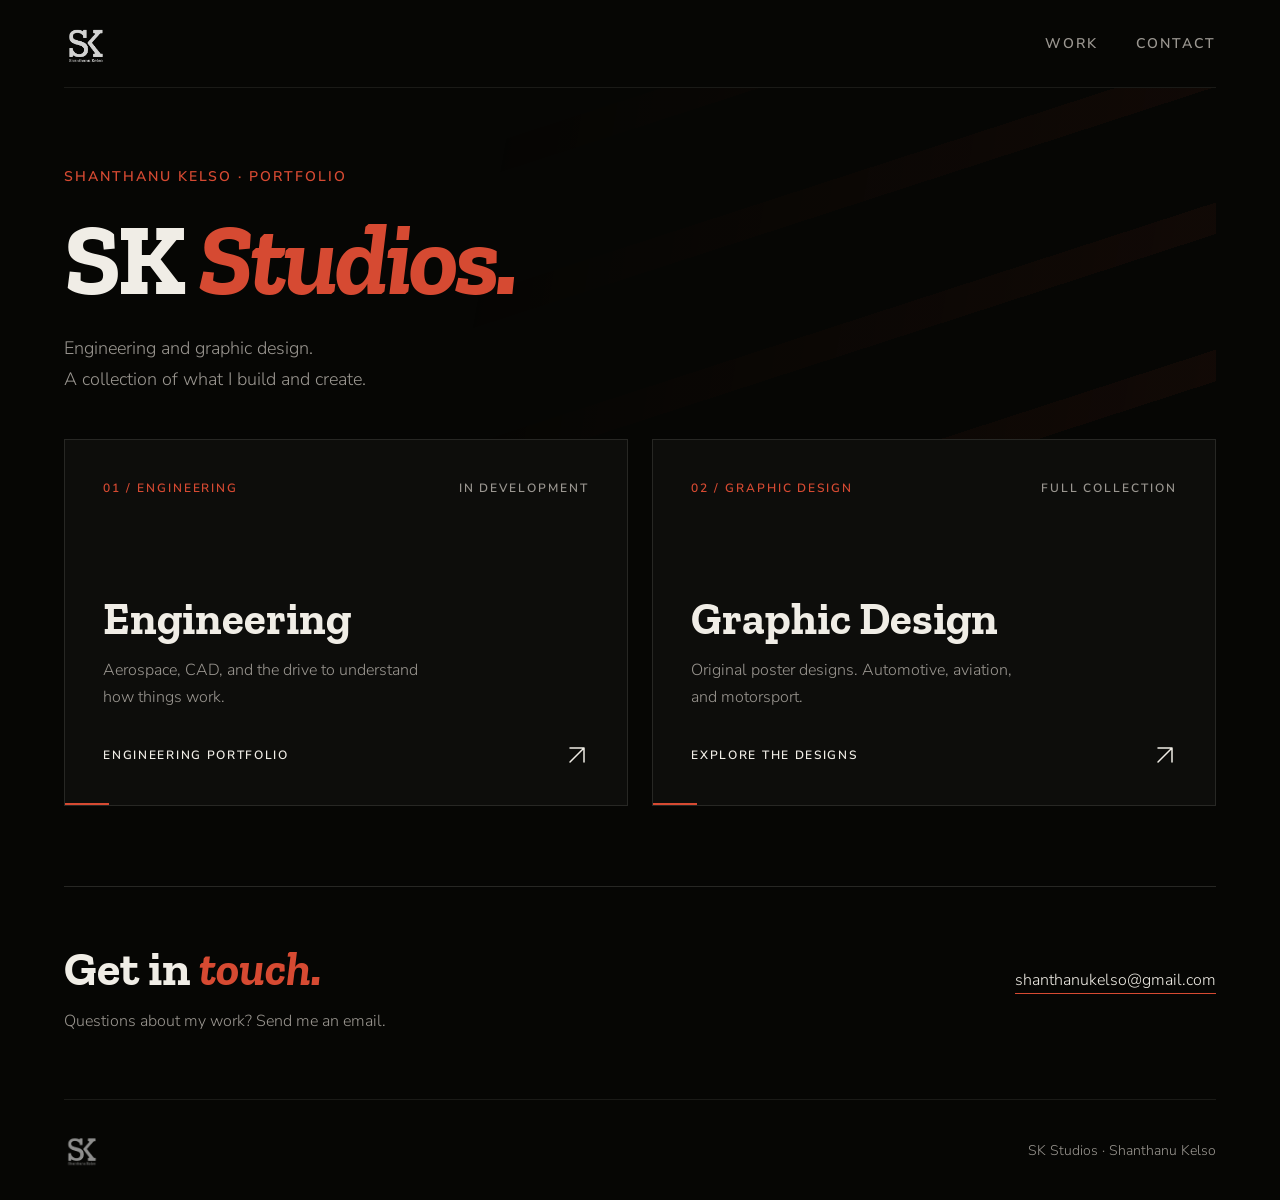
==== index.html @ efd69925 "Replace Unicode UI symbols with consistent monochrome SVG icons" ====
<!DOCTYPE html>
<html lang="en">
<head>
<meta charset="UTF-8">
<meta name="viewport" content="width=device-width, initial-scale=1">
<title>SK Studios — Shanthanu Kelso</title>
<meta name="description" content="Engineering and graphic design by Shanthanu Kelso. Explore the SK Studios portfolio.">
  <link rel="preconnect" href="https://fonts.googleapis.com">
  <link rel="preconnect" href="https://fonts.gstatic.com" crossorigin>
  <link href="https://fonts.googleapis.com/css2?family=Zilla+Slab:ital,wght@0,600;0,700;1,700&family=Nunito+Sans:opsz,wght@6..12,300;6..12,400;6..12,600&display=swap" rel="stylesheet">
<style>
    :root { --orange:#D64A32; --cream:#E7D1C3; --teal:#617F8A; --bg:#060604; --surface:#0d0d0b; --surface2:#131311; --text:#F0EDE6; --muted:#9a9690; --border:#1a1a17; --border2:#272724; --display:'Rockwell','Rockwell Nova','Zilla Slab',Georgia,serif; --body:'Avenir Next','Avenir','Century Gothic','Nunito Sans',sans-serif; }
    *,*::before,*::after { box-sizing:border-box; }
    html { scroll-behavior:smooth; }
    body { margin:0; background:var(--bg); color:var(--text); font:300 16px/1.7 var(--body); }
    a { color:inherit; }
    a:focus-visible { outline:2px solid var(--orange); outline-offset:6px; }
    .skip { position:absolute; left:1rem; top:-100px; z-index:10; background:var(--bg); padding:1rem; }
    .skip:focus { top:1rem; }
    .shell { max-width:1440px; margin:auto; padding-inline:clamp(1.5rem,5vw,5rem); }
    .nav { min-height:88px; display:flex; justify-content:space-between; align-items:center; gap:1rem; border-bottom:1px solid var(--border); }
    .brand { display:inline-flex; align-items:center; }
    .logo { display:block; width:auto; height:44px; filter:brightness(0) invert(1); opacity:.82; }
    .nav-links { display:flex; gap:clamp(1rem,3vw,2.5rem); list-style:none; padding:0; margin:0; flex-wrap:wrap; }
    .nav-links a,.eyebrow,.panel-meta,.panel-link { font-size:.875rem; font-weight:600; letter-spacing:.14em; text-transform:uppercase; }
    .nav-links a { text-decoration:none; color:var(--muted); transition:color .2s; }
    .nav-links a:hover { color:var(--text); }
    .intro { padding-block:clamp(3rem,6vw,6rem) 2.8rem; position:relative; }
    .intro::before { content:''; position:absolute; inset:0; pointer-events:none; background:repeating-linear-gradient(-18deg,transparent 0 55px,rgba(214,74,50,.06) 55px 85px,transparent 85px 140px); mask-image:linear-gradient(100deg,transparent 35%,#000); }
    .intro > * { position:relative; }
    .eyebrow { color:var(--orange); margin:0 0 1.25rem; }
    h1 { font:700 clamp(3.75rem,8vw,7.5rem)/.98 var(--display); letter-spacing:-.035em; margin:0 0 1.5rem; }
    h1 em { font-style:italic; color:var(--orange); }
    .intro-copy { color:var(--muted); max-width:48ch; font-size:1.125rem; margin:0; }
    .portfolios { display:grid; grid-template-columns:repeat(2,minmax(0,1fr)); gap:1.5rem; padding-bottom:5rem; }
    .portfolio { position:relative; overflow:hidden; display:flex; flex-direction:column; min-height:355px; padding:clamp(1.5rem,3vw,2.5rem); border:1px solid var(--border2); background:var(--surface); text-decoration:none; transition:border-color .3s,background .3s; isolation:isolate; }
    .portfolio::after { content:''; position:absolute; bottom:0; left:0; width:44px; height:2px; background:var(--orange); transition:width .4s cubic-bezier(.2,.7,.2,1); }
    .portfolio:hover,.portfolio:focus-visible { border-color:var(--muted); background:var(--surface2); }
    .portfolio:hover::after,.portfolio:focus-visible::after { width:100%; }
    .panel-meta { display:flex; justify-content:space-between; flex-wrap:wrap; gap:.5rem 1rem; color:var(--muted); font-size:.75rem; letter-spacing:.16em; margin:0 0 6rem; }
    .panel-number { color:var(--orange); }
    .portfolio h2 { font:700 clamp(2rem,3.5vw,3.5rem)/1.08 var(--display); margin:0 0 .85rem; }
    .panel-copy { color:var(--muted); margin:0 0 2rem; max-width:34ch; }
    .panel-link { margin-top:auto; display:flex; justify-content:space-between; align-items:center; gap:1rem; font-size:.75rem; }
    .panel-link > svg { font-size:1.5rem; font-weight:300; line-height:1; }
    .icon-band { position:absolute; top:4rem; left:0; right:0; height:78px; pointer-events:none; color:#aaa; }
    .roll-icon { position:absolute; width:66px; height:66px; opacity:0; transition:transform .65s cubic-bezier(.2,.7,.2,1),opacity .4s; }
    .from-left { left:1.8rem; transform:translateX(-115px) rotate(-135deg); }
    .from-right { right:2rem; width:52px; height:52px; top:12px; transform:translateX(115px) rotate(110deg); transition-delay:.06s; }
    .portfolio:hover .roll-icon,.portfolio:focus-visible .roll-icon { opacity:.38; transform:translateX(0) rotate(0); }
    .contact { border-top:1px solid var(--border2); padding-block:3.5rem 4rem; display:flex; align-items:baseline; justify-content:space-between; gap:2rem; flex-wrap:wrap; scroll-margin-top:2rem; }
    .contact h2 { font:700 clamp(2rem,4vw,3rem)/1.1 var(--display); margin:0 0 .75rem; }
    .contact h2 em { color:var(--orange); }
    .contact p { color:var(--muted); margin:0; }
    .contact-email { text-underline-offset:.5em; text-decoration-color:var(--orange); overflow-wrap:anywhere; transition:color .2s; }
    .contact-email:hover { color:var(--orange); }
    footer { padding-block:2rem; border-top:1px solid var(--border); display:flex; align-items:center; justify-content:space-between; gap:1.5rem; color:var(--muted); font-size:.875rem; }
    footer .logo { height:36px; opacity:.55; }
    footer p { margin:0; }
    .engineering-main { min-height:65vh; padding-block:5rem; }
    .engineering-main h1 { font-size:clamp(3rem,8vw,6.5rem); overflow-wrap:anywhere; }
    .engineering-main .intro-copy { margin-bottom:2.5rem; }
    .back-link { text-underline-offset:.5em; text-decoration-color:var(--orange); }
    @media (hover:none) { .roll-icon { opacity:.2; transform:none; } }
    @media (max-width:700px) { .portfolios { grid-template-columns:1fr; gap:1rem; padding-bottom:3rem; } .portfolio { min-height:330px; } .intro { padding-top:3rem; } .nav { min-height:80px; } .nav-links a { font-size:.75rem; letter-spacing:.1em; } footer { align-items:flex-start; } }
    @media (prefers-reduced-motion:reduce) { html { scroll-behavior:auto; } *,*::before,*::after { transition:none!important; animation:none!important; } .roll-icon { opacity:.2; transform:none; } }
</style>
  <link rel="icon" type="image/png" href="images/sk-logo.png">
</head>
<body>
<a class="skip" href="#main">Skip to content</a>
<div class="shell"><header><nav class="nav" aria-label="Main navigation">
  <a class="brand" href="index.html" aria-label="SK Studios home"><img class="logo" src="images/sk-logo.png" alt="SK Studios" width="44" height="44"></a>
  <ul class="nav-links"><li><a href="index.html#work">Work</a></li><li><a href="#contact">Contact</a></li></ul>
</nav></header>
<main id="main">
  <section class="intro" aria-labelledby="intro-title">
    <p class="eyebrow">Shanthanu Kelso · Portfolio</p>
    <h1 id="intro-title">SK <em>Studios.</em></h1>
    <p class="intro-copy">Engineering and graphic design.<br>A collection of what I build and create.</p>
  </section>
  <section class="portfolios" id="work" aria-label="Explore my work">
    <a class="portfolio" href="engineering.html" aria-labelledby="engineering-title" aria-describedby="engineering-status">
      <p class="panel-meta"><span class="panel-number">01 / Engineering</span><span id="engineering-status">In development</span></p>
      <div class="icon-band"><svg class="roll-icon from-left" viewBox="0 0 24 24" fill="none" stroke="currentColor" stroke-width="1" stroke-linecap="round" stroke-linejoin="round" aria-hidden="true" focusable="false"><path d="m9 3 1-2h4l1 2 2 1 2-1 2 3-1 2v3l1 2-2 3-2-1-2 1-1 2h-4l-1-2-2-1-2 1-2-3 1-2V8L2 6l2-3 2 1Z"/><circle cx="11.5" cy="9.5" r="3"/></svg><svg class="roll-icon from-right" viewBox="0 0 24 24" fill="none" stroke="currentColor" stroke-width="1" stroke-linecap="round" stroke-linejoin="round" aria-hidden="true" focusable="false"><path d="m3 16 13-13 5 5L8 21Z M13 6l2 2 M10 9l2 2 M7 12l2 2 M4 15l2 2"/></svg></div>
      <h2 id="engineering-title">Engineering</h2>
      <p class="panel-copy">Aerospace, CAD, and the drive to understand how things work.</p>
      <span class="panel-link"><span>Engineering portfolio</span><svg xmlns="http://www.w3.org/2000/svg" width="1.5rem" height="1.5rem" viewBox="0 0 24 24" fill="none" stroke="currentColor" stroke-width="1.5" stroke-linecap="round" stroke-linejoin="round" aria-hidden="true" focusable="false" style="vertical-align:-.125em;flex-shrink:0"><path d="M5 19 19 5M5 5h14v14"/></svg></span>
    </a>
    <a class="portfolio" href="design.html" aria-labelledby="design-title">
      <p class="panel-meta"><span class="panel-number">02 / Graphic design</span><span>Full collection</span></p>
      <div class="icon-band"><svg class="roll-icon from-left" viewBox="0 0 24 24" fill="none" stroke="currentColor" stroke-width="1" stroke-linecap="round" stroke-linejoin="round" aria-hidden="true" focusable="false"><path d="M12 3a9 9 0 1 0 0 18h1a2 2 0 0 0 1-3.7 1.6 1.6 0 0 1 1-2.8h2a4 4 0 0 0 4-4C21 6 17 3 12 3Z"/><circle cx="7" cy="10" r=".8"/><circle cx="10" cy="6.8" r=".8"/><circle cx="15" cy="7" r=".8"/><circle cx="17.5" cy="10.5" r=".8"/></svg><svg class="roll-icon from-right" viewBox="0 0 24 24" fill="none" stroke="currentColor" stroke-width="1" stroke-linecap="round" stroke-linejoin="round" aria-hidden="true" focusable="false"><path d="m10 14 9-11a1.5 1.5 0 0 1 2 2L10 16M9 14c-3-1-5 1-5 4 0 1-1 2-2 2 6 2 10-1 7-6Z"/></svg></div>
      <h2 id="design-title">Graphic Design</h2>
      <p class="panel-copy">Original poster designs. Automotive, aviation, and motorsport.</p>
      <span class="panel-link"><span>Explore the designs</span><svg xmlns="http://www.w3.org/2000/svg" width="1.5rem" height="1.5rem" viewBox="0 0 24 24" fill="none" stroke="currentColor" stroke-width="1.5" stroke-linecap="round" stroke-linejoin="round" aria-hidden="true" focusable="false" style="vertical-align:-.125em;flex-shrink:0"><path d="M5 19 19 5M5 5h14v14"/></svg></span>
    </a>
  </section>
</main>
<script>
// Preserve existing bookmarked gallery links after moving the collection.
function routeLegacyGallery() {
  if (location.hash === '#gallery') location.replace('design.html#gallery');
  if (location.hash === '#request') location.replace('#contact');
}
routeLegacyGallery();
window.addEventListener('hashchange', routeLegacyGallery);
</script>
<section class="contact" id="contact" aria-labelledby="contact-title">
  <div><h2 id="contact-title">Get in <em>touch.</em></h2><p>Questions about my work? Send me an email.</p></div>
  <a class="contact-email" href="mailto:shanthanukelso@gmail.com">shanthanukelso@gmail.com</a>
</section>
<footer><a class="brand" href="index.html" aria-label="SK Studios home"><img class="logo" src="images/sk-logo.png" alt="SK Studios" width="36" height="36"></a><p>SK Studios · Shanthanu Kelso</p></footer>
</div></body></html>
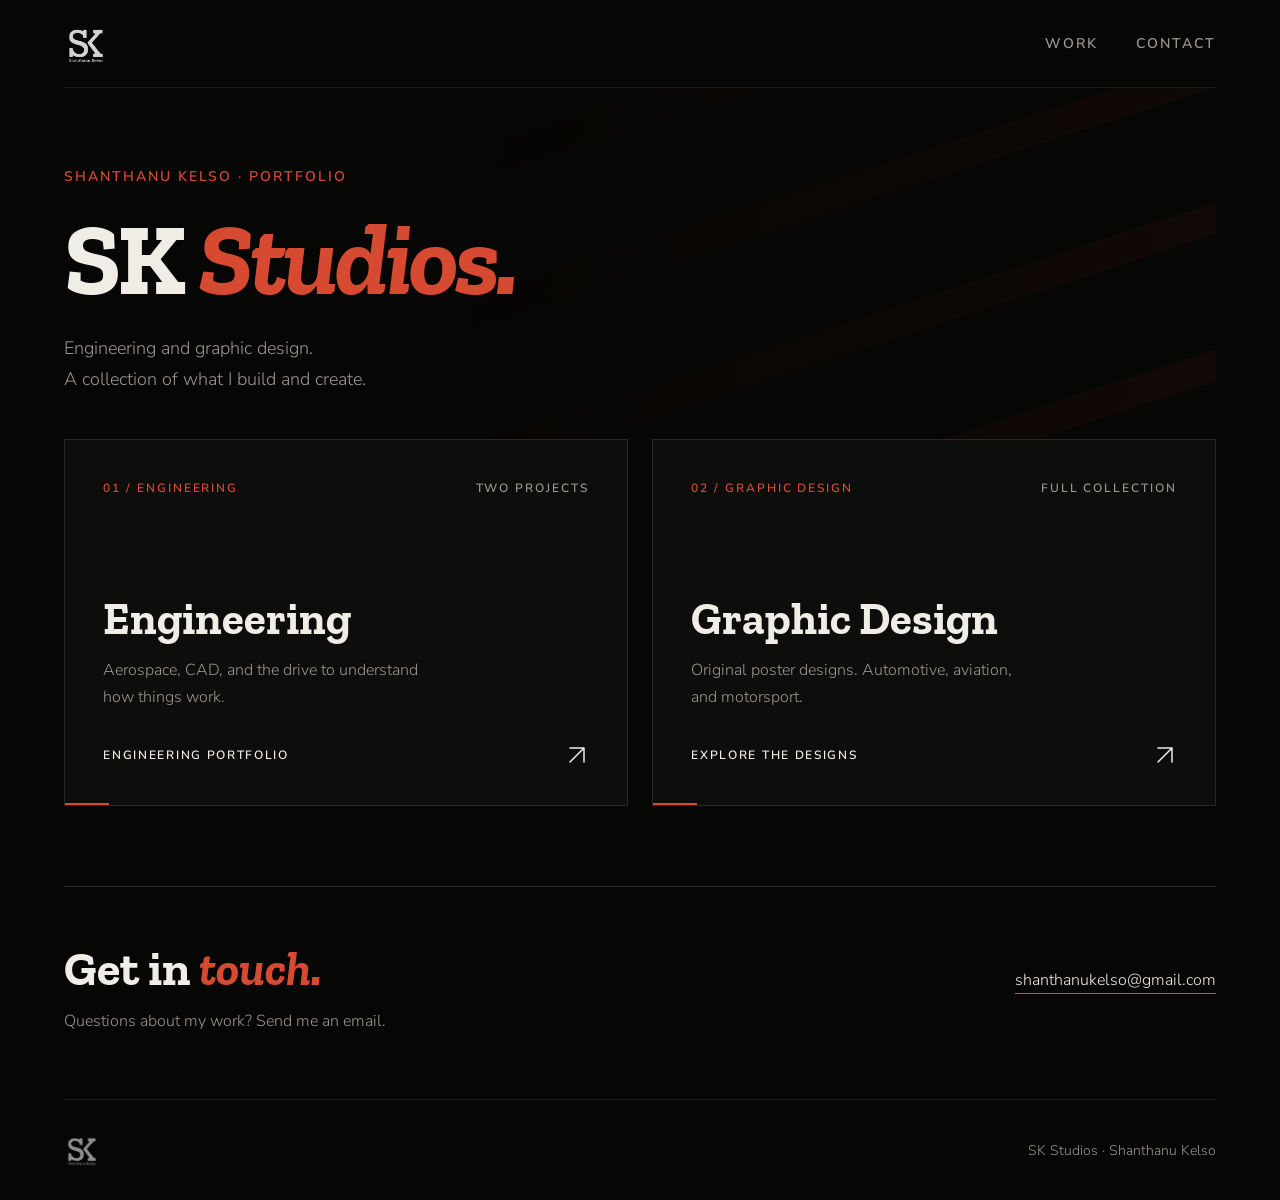
==== commit 414e780f: "Add engineering project gallery, interactive fighter model, and RC plane photos" ====
--- a/index.html
+++ b/index.html
@@ -46,7 +46,7 @@
     .icon-band { position:absolute; top:4rem; left:0; right:0; height:78px; pointer-events:none; color:#aaa; }
     .roll-icon { position:absolute; width:66px; height:66px; opacity:0; transition:transform .65s cubic-bezier(.2,.7,.2,1),opacity .4s; }
     .from-left { left:1.8rem; transform:translateX(-115px) rotate(-135deg); }
-    .from-right { right:2rem; width:52px; height:52px; top:12px; transform:translateX(115px) rotate(110deg); transition-delay:.06s; }
+    .from-right { right:2rem; top:0; transform:translateX(115px) rotate(110deg); transition-delay:.06s; }
     .portfolio:hover .roll-icon,.portfolio:focus-visible .roll-icon { opacity:.38; transform:translateX(0) rotate(0); }
     .contact { border-top:1px solid var(--border2); padding-block:3.5rem 4rem; display:flex; align-items:baseline; justify-content:space-between; gap:2rem; flex-wrap:wrap; scroll-margin-top:2rem; }
     .contact h2 { font:700 clamp(2rem,4vw,3rem)/1.1 var(--display); margin:0 0 .75rem; }
@@ -81,15 +81,15 @@
   </section>
   <section class="portfolios" id="work" aria-label="Explore my work">
     <a class="portfolio" href="engineering.html" aria-labelledby="engineering-title" aria-describedby="engineering-status">
-      <p class="panel-meta"><span class="panel-number">01 / Engineering</span><span id="engineering-status">In development</span></p>
-      <div class="icon-band"><svg class="roll-icon from-left" viewBox="0 0 24 24" fill="none" stroke="currentColor" stroke-width="1" stroke-linecap="round" stroke-linejoin="round" aria-hidden="true" focusable="false"><path d="m9 3 1-2h4l1 2 2 1 2-1 2 3-1 2v3l1 2-2 3-2-1-2 1-1 2h-4l-1-2-2-1-2 1-2-3 1-2V8L2 6l2-3 2 1Z"/><circle cx="11.5" cy="9.5" r="3"/></svg><svg class="roll-icon from-right" viewBox="0 0 24 24" fill="none" stroke="currentColor" stroke-width="1" stroke-linecap="round" stroke-linejoin="round" aria-hidden="true" focusable="false"><path d="m3 16 13-13 5 5L8 21Z M13 6l2 2 M10 9l2 2 M7 12l2 2 M4 15l2 2"/></svg></div>
+      <p class="panel-meta"><span class="panel-number">01 / Engineering</span><span id="engineering-status">Two projects</span></p>
+      <div class="icon-band"><svg class="roll-icon from-left" viewBox="0 0 24 24" fill="none" stroke="currentColor" stroke-width="1.25" stroke-linecap="round" stroke-linejoin="round" aria-hidden="true" focusable="false"><path d="M9.206 5.256 L10.482 4.860 L10.514 2.617 L13.486 2.617 L13.518 4.860 L14.794 5.256 L15.976 5.878 L17.584 4.314 L19.686 6.416 L18.122 8.024 L18.744 9.206 L19.140 10.482 L21.383 10.514 L21.383 13.486 L19.140 13.518 L18.744 14.794 L18.122 15.976 L19.686 17.584 L17.584 19.686 L15.976 18.122 L14.794 18.744 L13.518 19.140 L13.486 21.383 L10.514 21.383 L10.482 19.140 L9.206 18.744 L8.024 18.122 L6.416 19.686 L4.314 17.584 L5.878 15.976 L5.256 14.794 L4.860 13.518 L2.617 13.486 L2.617 10.514 L4.860 10.482 L5.256 9.206 L5.878 8.024 L4.314 6.416 L6.416 4.314 L8.024 5.878Z"/><circle cx="12" cy="12" r="3.25"/></svg><svg class="roll-icon from-right" viewBox="0 0 24 24" fill="none" stroke="currentColor" stroke-width="1.25" stroke-linecap="round" stroke-linejoin="round" aria-hidden="true" focusable="false"><g transform="rotate(-45 12 12)"><rect x="2.5" y="8.5" width="19" height="7"/><path d="M6 8.5v3M10 8.5v2M14 8.5v3M18 8.5v2"/></g></svg></div>
       <h2 id="engineering-title">Engineering</h2>
       <p class="panel-copy">Aerospace, CAD, and the drive to understand how things work.</p>
       <span class="panel-link"><span>Engineering portfolio</span><svg xmlns="http://www.w3.org/2000/svg" width="1.5rem" height="1.5rem" viewBox="0 0 24 24" fill="none" stroke="currentColor" stroke-width="1.5" stroke-linecap="round" stroke-linejoin="round" aria-hidden="true" focusable="false" style="vertical-align:-.125em;flex-shrink:0"><path d="M5 19 19 5M5 5h14v14"/></svg></span>
     </a>
     <a class="portfolio" href="design.html" aria-labelledby="design-title">
       <p class="panel-meta"><span class="panel-number">02 / Graphic design</span><span>Full collection</span></p>
-      <div class="icon-band"><svg class="roll-icon from-left" viewBox="0 0 24 24" fill="none" stroke="currentColor" stroke-width="1" stroke-linecap="round" stroke-linejoin="round" aria-hidden="true" focusable="false"><path d="M12 3a9 9 0 1 0 0 18h1a2 2 0 0 0 1-3.7 1.6 1.6 0 0 1 1-2.8h2a4 4 0 0 0 4-4C21 6 17 3 12 3Z"/><circle cx="7" cy="10" r=".8"/><circle cx="10" cy="6.8" r=".8"/><circle cx="15" cy="7" r=".8"/><circle cx="17.5" cy="10.5" r=".8"/></svg><svg class="roll-icon from-right" viewBox="0 0 24 24" fill="none" stroke="currentColor" stroke-width="1" stroke-linecap="round" stroke-linejoin="round" aria-hidden="true" focusable="false"><path d="m10 14 9-11a1.5 1.5 0 0 1 2 2L10 16M9 14c-3-1-5 1-5 4 0 1-1 2-2 2 6 2 10-1 7-6Z"/></svg></div>
+      <div class="icon-band"><svg class="roll-icon from-left" viewBox="0 0 24 24" fill="none" stroke="currentColor" stroke-width="1.25" stroke-linecap="round" stroke-linejoin="round" aria-hidden="true" focusable="false"><path d="M12 3a9 9 0 1 0 0 18h1.2a2.1 2.1 0 0 0 1.5-3.6 1.8 1.8 0 0 1 1.3-3.1h1.8a3.2 3.2 0 0 0 3.2-3.2C21 6.6 17 3 12 3Z"/><circle cx="7" cy="11" r="1"/><circle cx="10" cy="7" r="1"/><circle cx="15" cy="7.5" r="1"/></svg><svg class="roll-icon from-right" viewBox="0 0 24 24" fill="none" stroke="currentColor" stroke-width="1.25" stroke-linecap="round" stroke-linejoin="round" aria-hidden="true" focusable="false"><g transform="rotate(40 12 12)"><path d="M10.5 12V4.5a1.5 1.5 0 0 1 3 0V12M10 12h4v3h-4zM10 15c-2 1-2 3-1 6h3c3 0 4-3 2-6M11.5 18v3"/></g></svg></div>
       <h2 id="design-title">Graphic Design</h2>
       <p class="panel-copy">Original poster designs. Automotive, aviation, and motorsport.</p>
       <span class="panel-link"><span>Explore the designs</span><svg xmlns="http://www.w3.org/2000/svg" width="1.5rem" height="1.5rem" viewBox="0 0 24 24" fill="none" stroke="currentColor" stroke-width="1.5" stroke-linecap="round" stroke-linejoin="round" aria-hidden="true" focusable="false" style="vertical-align:-.125em;flex-shrink:0"><path d="M5 19 19 5M5 5h14v14"/></svg></span>
@@ -110,4 +110,4 @@
   <a class="contact-email" href="mailto:shanthanukelso@gmail.com">shanthanukelso@gmail.com</a>
 </section>
 <footer><a class="brand" href="index.html" aria-label="SK Studios home"><img class="logo" src="images/sk-logo.png" alt="SK Studios" width="36" height="36"></a><p>SK Studios · Shanthanu Kelso</p></footer>
-</div></body></html>+</div></body></html>
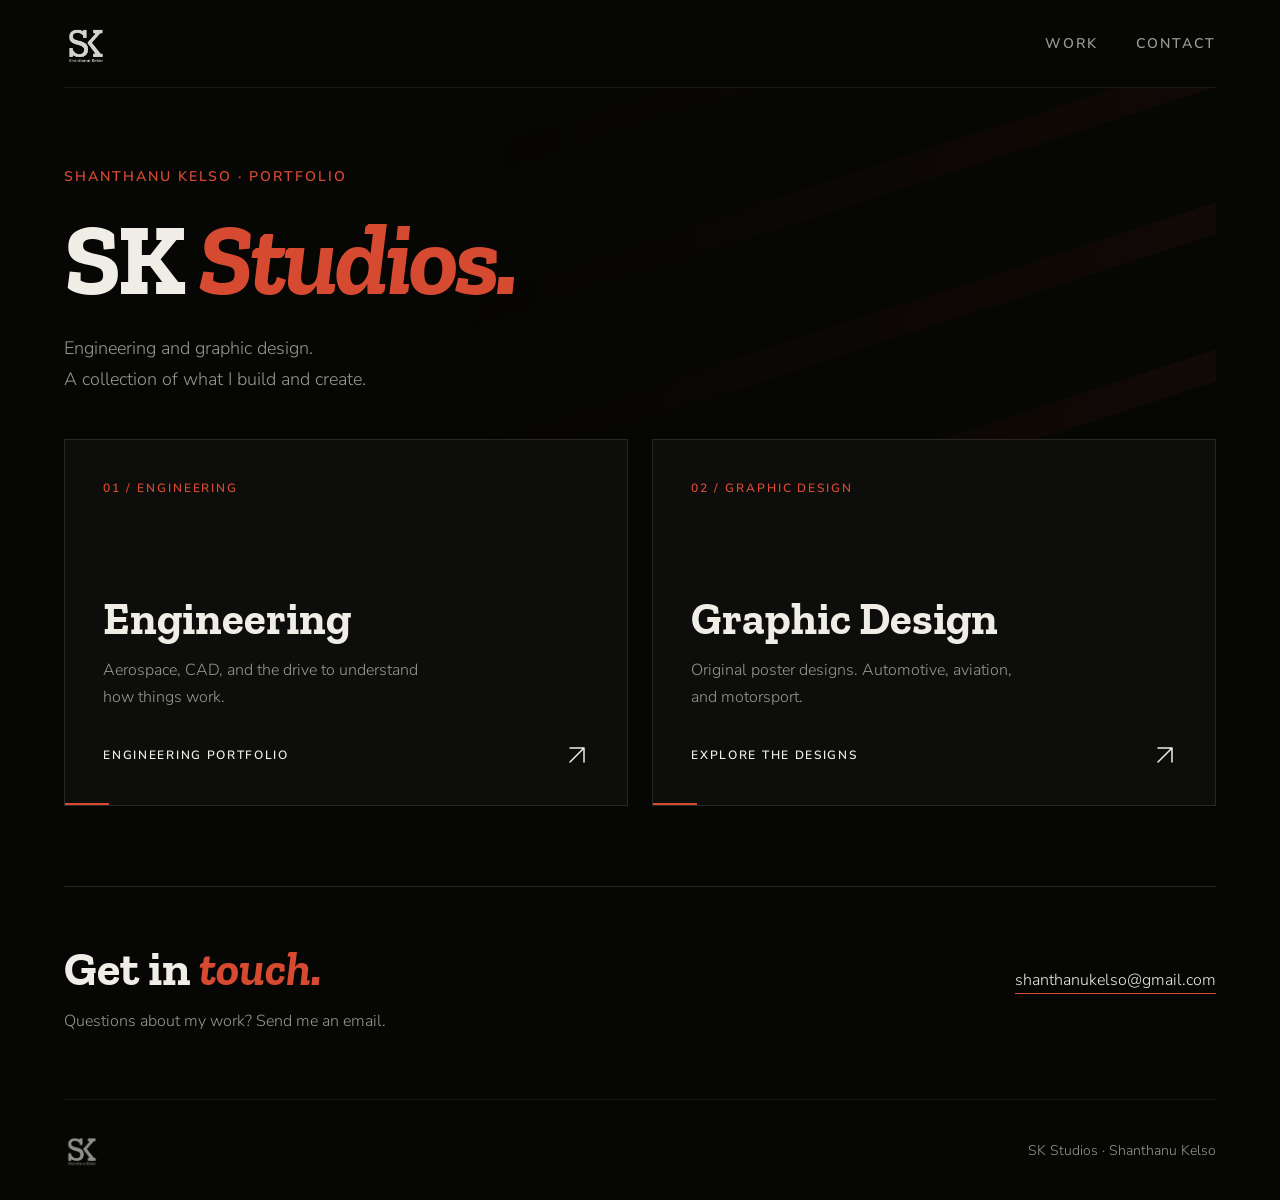
==== commit 5690f50e: "Remove hub tags and show fighter from front on lighter model stage" ====
--- a/index.html
+++ b/index.html
@@ -80,15 +80,15 @@
     <p class="intro-copy">Engineering and graphic design.<br>A collection of what I build and create.</p>
   </section>
   <section class="portfolios" id="work" aria-label="Explore my work">
-    <a class="portfolio" href="engineering.html" aria-labelledby="engineering-title" aria-describedby="engineering-status">
-      <p class="panel-meta"><span class="panel-number">01 / Engineering</span><span id="engineering-status">Two projects</span></p>
+    <a class="portfolio" href="engineering.html" aria-labelledby="engineering-title">
+      <p class="panel-meta"><span class="panel-number">01 / Engineering</span></p>
       <div class="icon-band"><svg class="roll-icon from-left" viewBox="0 0 24 24" fill="none" stroke="currentColor" stroke-width="1.25" stroke-linecap="round" stroke-linejoin="round" aria-hidden="true" focusable="false"><path d="M9.206 5.256 L10.482 4.860 L10.514 2.617 L13.486 2.617 L13.518 4.860 L14.794 5.256 L15.976 5.878 L17.584 4.314 L19.686 6.416 L18.122 8.024 L18.744 9.206 L19.140 10.482 L21.383 10.514 L21.383 13.486 L19.140 13.518 L18.744 14.794 L18.122 15.976 L19.686 17.584 L17.584 19.686 L15.976 18.122 L14.794 18.744 L13.518 19.140 L13.486 21.383 L10.514 21.383 L10.482 19.140 L9.206 18.744 L8.024 18.122 L6.416 19.686 L4.314 17.584 L5.878 15.976 L5.256 14.794 L4.860 13.518 L2.617 13.486 L2.617 10.514 L4.860 10.482 L5.256 9.206 L5.878 8.024 L4.314 6.416 L6.416 4.314 L8.024 5.878Z"/><circle cx="12" cy="12" r="3.25"/></svg><svg class="roll-icon from-right" viewBox="0 0 24 24" fill="none" stroke="currentColor" stroke-width="1.25" stroke-linecap="round" stroke-linejoin="round" aria-hidden="true" focusable="false"><g transform="rotate(-45 12 12)"><rect x="2.5" y="8.5" width="19" height="7"/><path d="M6 8.5v3M10 8.5v2M14 8.5v3M18 8.5v2"/></g></svg></div>
       <h2 id="engineering-title">Engineering</h2>
       <p class="panel-copy">Aerospace, CAD, and the drive to understand how things work.</p>
       <span class="panel-link"><span>Engineering portfolio</span><svg xmlns="http://www.w3.org/2000/svg" width="1.5rem" height="1.5rem" viewBox="0 0 24 24" fill="none" stroke="currentColor" stroke-width="1.5" stroke-linecap="round" stroke-linejoin="round" aria-hidden="true" focusable="false" style="vertical-align:-.125em;flex-shrink:0"><path d="M5 19 19 5M5 5h14v14"/></svg></span>
     </a>
     <a class="portfolio" href="design.html" aria-labelledby="design-title">
-      <p class="panel-meta"><span class="panel-number">02 / Graphic design</span><span>Full collection</span></p>
+      <p class="panel-meta"><span class="panel-number">02 / Graphic design</span></p>
       <div class="icon-band"><svg class="roll-icon from-left" viewBox="0 0 24 24" fill="none" stroke="currentColor" stroke-width="1.25" stroke-linecap="round" stroke-linejoin="round" aria-hidden="true" focusable="false"><path d="M12 3a9 9 0 1 0 0 18h1.2a2.1 2.1 0 0 0 1.5-3.6 1.8 1.8 0 0 1 1.3-3.1h1.8a3.2 3.2 0 0 0 3.2-3.2C21 6.6 17 3 12 3Z"/><circle cx="7" cy="11" r="1"/><circle cx="10" cy="7" r="1"/><circle cx="15" cy="7.5" r="1"/></svg><svg class="roll-icon from-right" viewBox="0 0 24 24" fill="none" stroke="currentColor" stroke-width="1.25" stroke-linecap="round" stroke-linejoin="round" aria-hidden="true" focusable="false"><g transform="rotate(40 12 12)"><path d="M10.5 12V4.5a1.5 1.5 0 0 1 3 0V12M10 12h4v3h-4zM10 15c-2 1-2 3-1 6h3c3 0 4-3 2-6M11.5 18v3"/></g></svg></div>
       <h2 id="design-title">Graphic Design</h2>
       <p class="panel-copy">Original poster designs. Automotive, aviation, and motorsport.</p>
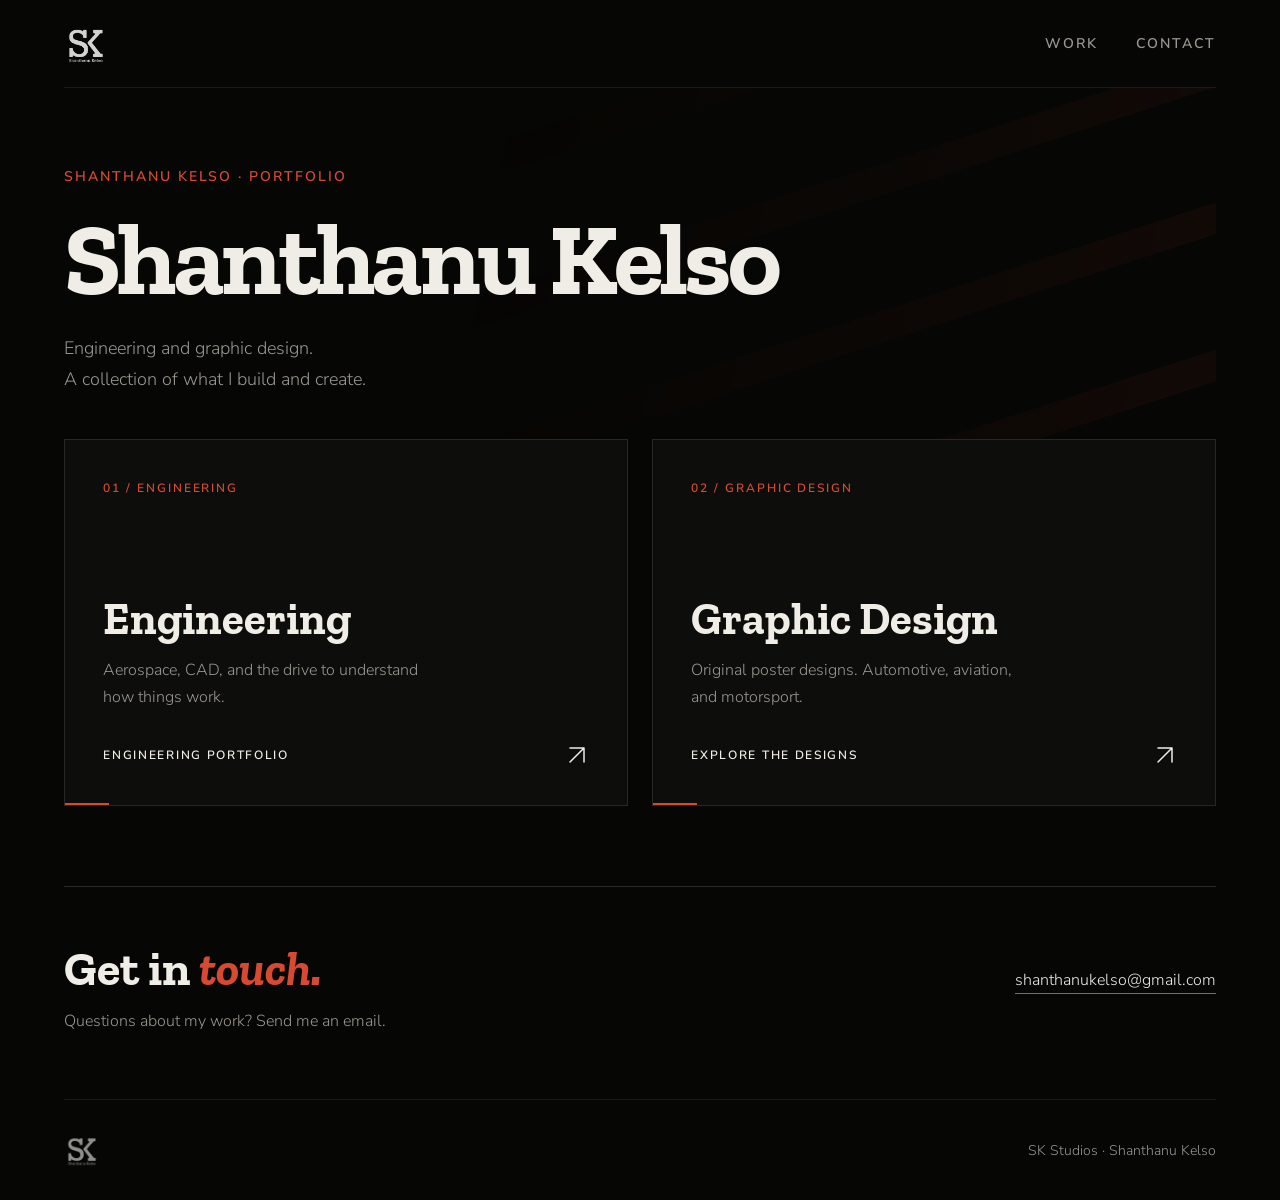
==== commit a74b6b85: "Update landing heading and graphic design introduction" ====
--- a/index.html
+++ b/index.html
@@ -64,6 +64,7 @@
     @media (hover:none) { .roll-icon { opacity:.2; transform:none; } }
     @media (max-width:700px) { .portfolios { grid-template-columns:1fr; gap:1rem; padding-bottom:3rem; } .portfolio { min-height:330px; } .intro { padding-top:3rem; } .nav { min-height:80px; } .nav-links a { font-size:.75rem; letter-spacing:.1em; } footer { align-items:flex-start; } }
     @media (prefers-reduced-motion:reduce) { html { scroll-behavior:auto; } *,*::before,*::after { transition:none!important; animation:none!important; } .roll-icon { opacity:.2; transform:none; } }
+    #intro-title { font-size:clamp(2.75rem,8vw,7.5rem); font-style:normal; color:var(--text); }
 </style>
   <link rel="icon" type="image/png" href="images/sk-logo.png">
 </head>
@@ -76,7 +77,7 @@
 <main id="main">
   <section class="intro" aria-labelledby="intro-title">
     <p class="eyebrow">Shanthanu Kelso · Portfolio</p>
-    <h1 id="intro-title">SK <em>Studios.</em></h1>
+    <h1 id="intro-title">Shanthanu Kelso</h1>
     <p class="intro-copy">Engineering and graphic design.<br>A collection of what I build and create.</p>
   </section>
   <section class="portfolios" id="work" aria-label="Explore my work">
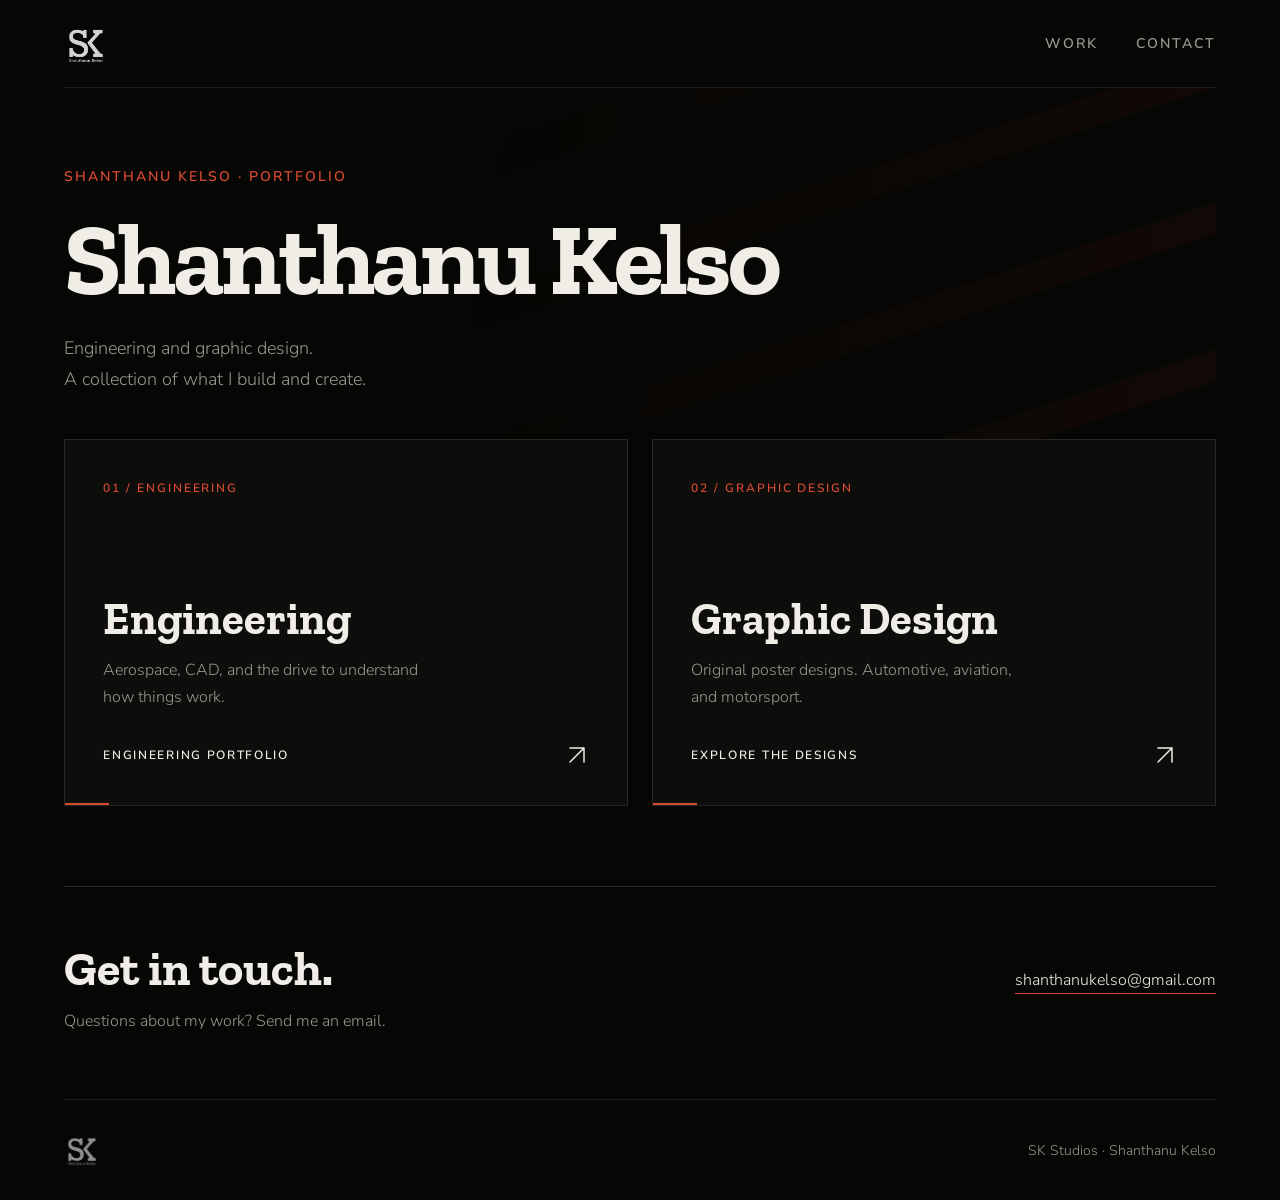
==== commit eb158b64: "Use consistent off-white upright headings across portfolio" ====
--- a/index.html
+++ b/index.html
@@ -30,7 +30,7 @@
     .intro > * { position:relative; }
     .eyebrow { color:var(--orange); margin:0 0 1.25rem; }
     h1 { font:700 clamp(3.75rem,8vw,7.5rem)/.98 var(--display); letter-spacing:-.035em; margin:0 0 1.5rem; }
-    h1 em { font-style:italic; color:var(--orange); }
+
     .intro-copy { color:var(--muted); max-width:48ch; font-size:1.125rem; margin:0; }
     .portfolios { display:grid; grid-template-columns:repeat(2,minmax(0,1fr)); gap:1.5rem; padding-bottom:5rem; }
     .portfolio { position:relative; overflow:hidden; display:flex; flex-direction:column; min-height:355px; padding:clamp(1.5rem,3vw,2.5rem); border:1px solid var(--border2); background:var(--surface); text-decoration:none; transition:border-color .3s,background .3s; isolation:isolate; }
@@ -50,7 +50,7 @@
     .portfolio:hover .roll-icon,.portfolio:focus-visible .roll-icon { opacity:.38; transform:translateX(0) rotate(0); }
     .contact { border-top:1px solid var(--border2); padding-block:3.5rem 4rem; display:flex; align-items:baseline; justify-content:space-between; gap:2rem; flex-wrap:wrap; scroll-margin-top:2rem; }
     .contact h2 { font:700 clamp(2rem,4vw,3rem)/1.1 var(--display); margin:0 0 .75rem; }
-    .contact h2 em { color:var(--orange); }
+
     .contact p { color:var(--muted); margin:0; }
     .contact-email { text-underline-offset:.5em; text-decoration-color:var(--orange); overflow-wrap:anywhere; transition:color .2s; }
     .contact-email:hover { color:var(--orange); }
@@ -65,6 +65,8 @@
     @media (max-width:700px) { .portfolios { grid-template-columns:1fr; gap:1rem; padding-bottom:3rem; } .portfolio { min-height:330px; } .intro { padding-top:3rem; } .nav { min-height:80px; } .nav-links a { font-size:.75rem; letter-spacing:.1em; } footer { align-items:flex-start; } }
     @media (prefers-reduced-motion:reduce) { html { scroll-behavior:auto; } *,*::before,*::after { transition:none!important; animation:none!important; } .roll-icon { opacity:.2; transform:none; } }
     #intro-title { font-size:clamp(2.75rem,8vw,7.5rem); font-style:normal; color:var(--text); }
+
+    h1, h2, h3, h4, h5, h6 { color:var(--text); font-style:normal; }
 </style>
   <link rel="icon" type="image/png" href="images/sk-logo.png">
 </head>
@@ -107,7 +109,7 @@
 window.addEventListener('hashchange', routeLegacyGallery);
 </script>
 <section class="contact" id="contact" aria-labelledby="contact-title">
-  <div><h2 id="contact-title">Get in <em>touch.</em></h2><p>Questions about my work? Send me an email.</p></div>
+  <div><h2 id="contact-title">Get in touch.</h2><p>Questions about my work? Send me an email.</p></div>
   <a class="contact-email" href="mailto:shanthanukelso@gmail.com">shanthanukelso@gmail.com</a>
 </section>
 <footer><a class="brand" href="index.html" aria-label="SK Studios home"><img class="logo" src="images/sk-logo.png" alt="SK Studios" width="36" height="36"></a><p>SK Studios · Shanthanu Kelso</p></footer>
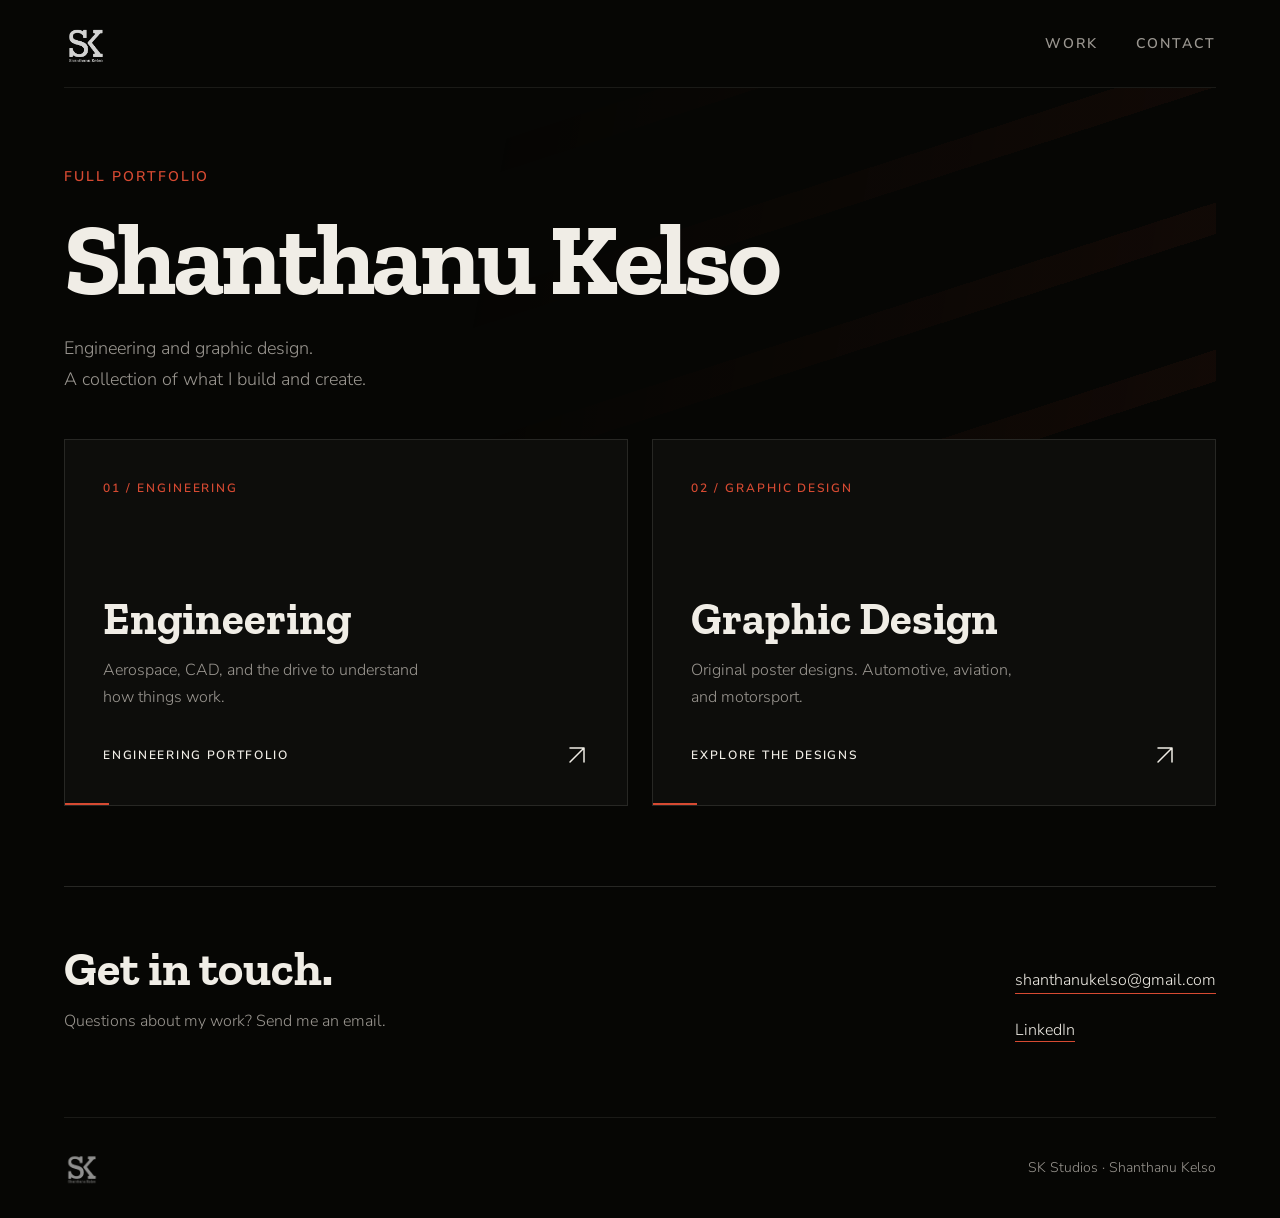
==== commit 55a92e27: "Add LinkedIn links, responsive layout fixes, and fighter grid background" ====
--- a/index.html
+++ b/index.html
@@ -69,6 +69,7 @@
     h1, h2, h3, h4, h5, h6 { color:var(--text); font-style:normal; }
 </style>
   <link rel="icon" type="image/png" href="images/sk-logo.png">
+<link rel="stylesheet" href="responsive.css">
 </head>
 <body>
 <a class="skip" href="#main">Skip to content</a>
@@ -78,7 +79,7 @@
 </nav></header>
 <main id="main">
   <section class="intro" aria-labelledby="intro-title">
-    <p class="eyebrow">Shanthanu Kelso · Portfolio</p>
+    <p class="eyebrow">Full Portfolio</p>
     <h1 id="intro-title">Shanthanu Kelso</h1>
     <p class="intro-copy">Engineering and graphic design.<br>A collection of what I build and create.</p>
   </section>
@@ -110,7 +111,8 @@
 </script>
 <section class="contact" id="contact" aria-labelledby="contact-title">
   <div><h2 id="contact-title">Get in touch.</h2><p>Questions about my work? Send me an email.</p></div>
-  <a class="contact-email" href="mailto:shanthanukelso@gmail.com">shanthanukelso@gmail.com</a>
+  <div class="contact-links"><a class="contact-email" href="mailto:shanthanukelso@gmail.com">shanthanukelso@gmail.com</a><a class="contact-link" href="https://www.linkedin.com/in/shanthanu-kelso-650050421/">LinkedIn</a></div>
 </section>
 <footer><a class="brand" href="index.html" aria-label="SK Studios home"><img class="logo" src="images/sk-logo.png" alt="SK Studios" width="36" height="36"></a><p>SK Studios · Shanthanu Kelso</p></footer>
 </div></body></html>
+
--- a/responsive.css
+++ b/responsive.css
@@ -0,0 +1,55 @@
+/* Shared contact links and sizing across the portfolio. */
+.contact-links { display: flex; flex-direction: column; align-items: flex-start; gap: .35rem; min-width: 0; max-width: 100%; }
+.request-block .contact-links { align-items: center; }
+.contact-links a { display: inline-flex; align-items: center; min-height: 44px; max-width: 100%; overflow-wrap: anywhere; }
+.contact-links .contact-link { color: var(--text); font-size: 1rem; text-decoration-color: var(--orange); text-underline-offset: .4em; transition: color .2s; }
+.contact-links .contact-link:hover { color: var(--orange); }
+.nav-links a { display: inline-flex; align-items: center; min-height: 44px; }
+.footer-links { flex-wrap: wrap; }
+.footer-links a { display: inline-flex; align-items: center; min-height: 44px; }
+.hero-title { font-size: clamp(2.75rem, 9vw, 9rem); }
+.ah-title { font-size: clamp(2.75rem, 8vw, 7.5rem); line-height: 1.08; }
+.section { max-width: 1440px; margin-inline: auto; }
+.filter-row { flex-wrap: wrap; }
+.filter-btn, #sort-select, .lb-zoom-btn, .lb-variant-btn { min-height: 44px; }
+.poster-meta { gap: .75rem; flex-wrap: wrap; }
+.lightbox { overflow-y: auto; padding: 4.5rem 1.5rem 1.5rem; justify-content: flex-start; }
+.lightbox-inner { flex: 0 0 auto; max-height: none; margin-block: auto; }
+.lightbox-close { background: var(--bg); width: 44px; height: 44px; }
+.lb-image-viewport { max-height: calc(100dvh - 12rem); }
+.lb-zoom-controls { flex-wrap: wrap; justify-content: center; }
+.lb-hint { text-align: center; }
+.gallery-grid, .project-grid, .project-layout, .about-intro { min-width: 0; }
+.gallery-grid > *, .project-grid > *, .project-layout > *, .about-intro > * { min-width: 0; }
+@media (min-width: 1440px) {
+  .hero, .about-hero { padding-inline: calc((100vw - 1344px) / 2); }
+  body > nav, body > footer { padding-inline: calc((100vw - 1344px) / 2); }
+}
+@media (max-width: 960px) {
+  .lb-image-area { flex: none; width: 100%; max-width: 500px; }
+  .lb-image-viewport { max-height: min(55dvh, 500px); }
+  .lightbox-inner { gap: 1.5rem; }
+}
+@media (max-width: 640px) {
+  .nav-links { gap: 1rem; }
+  .footer-links { gap: .5rem 1.25rem; justify-content: center; }
+  .hero { padding-top: calc(var(--nav-h) + 2rem); min-height: 100svh; }
+  .about-hero { padding-top: calc(var(--nav-h) + 2rem); }
+  .lightbox { padding-inline: 1rem; }
+  .lightbox-close { top: .75rem; right: .75rem; }
+  .contact { gap: 1.25rem; }
+  .photo-thumbs a { min-height: 44px; }
+}
+@media (hover: none), (pointer: coarse) {
+  .variant-arrow { opacity: 1; pointer-events: auto; width: 44px; height: 44px; }
+  .variant-dots { opacity: 1; }
+}
+
+@media (prefers-reduced-motion: reduce) {
+ html { scroll-behavior: auto; }
+ .reveal { opacity: 1; transform: none; transition: none; }
+ #particle-canvas { display: none; }
+}
+
+.photo-thumbs a { aspect-ratio: 1; overflow: hidden; }
+.photo-thumbs img { width: 100%; height: 100%; object-fit: cover; }
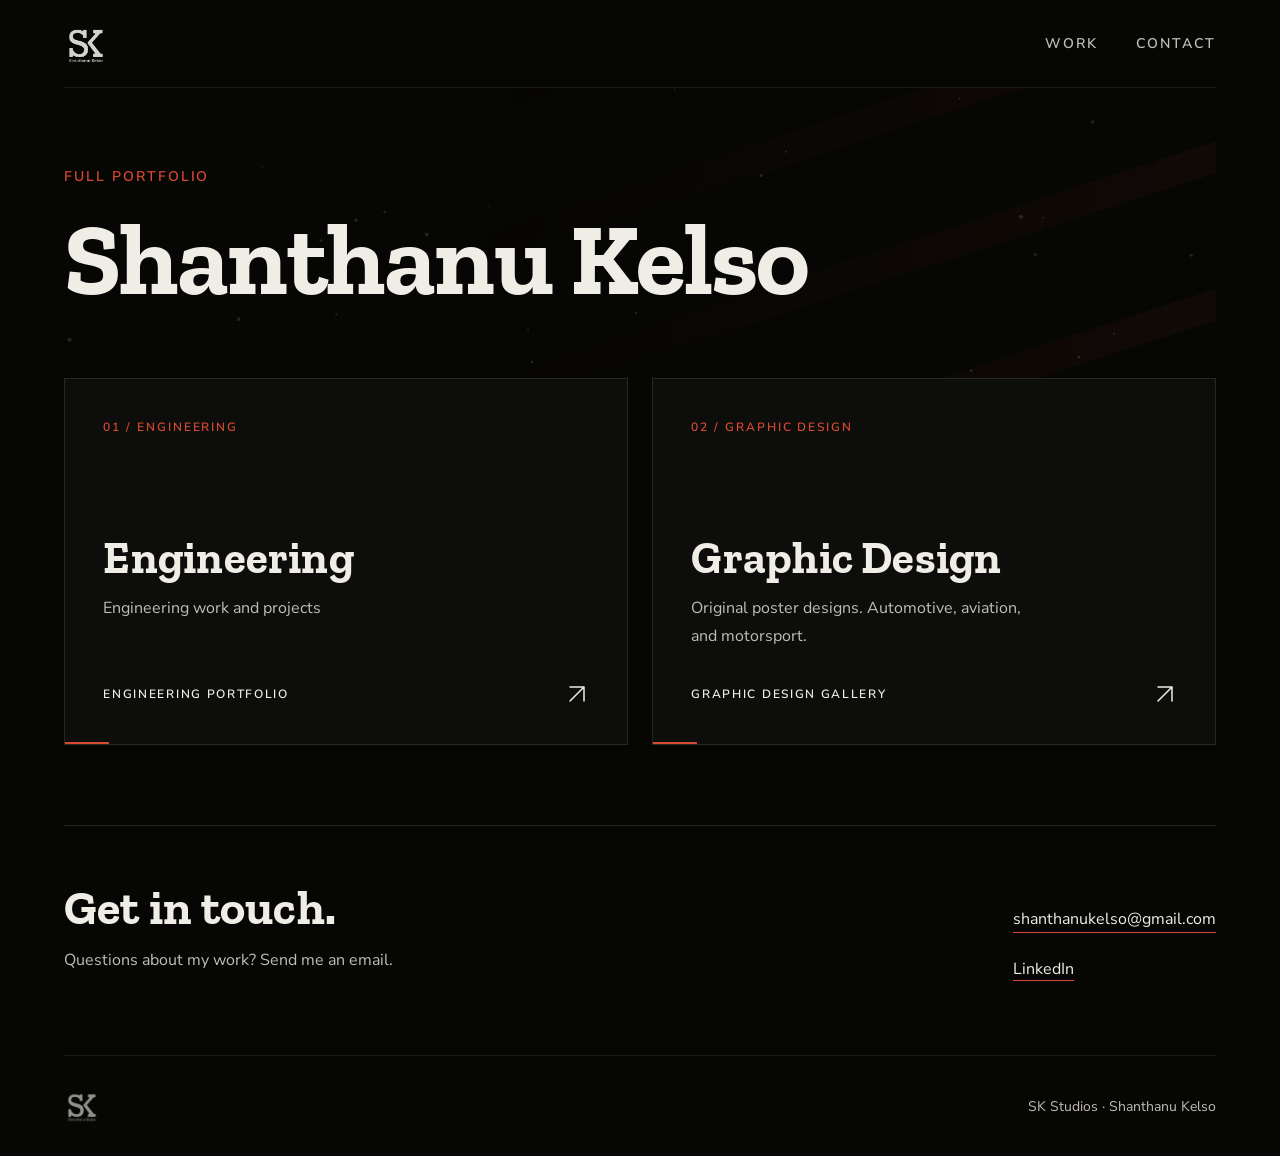
==== commit 6e373329: "Refine portfolio typography, particles, model edges, and optimized previews" ====
--- a/index.html
+++ b/index.html
@@ -70,6 +70,7 @@
 </style>
   <link rel="icon" type="image/png" href="images/sk-logo.png">
 <link rel="stylesheet" href="responsive.css">
+<script src="particles.js" defer></script>
 </head>
 <body>
 <a class="skip" href="#main">Skip to content</a>
@@ -81,14 +82,13 @@
   <section class="intro" aria-labelledby="intro-title">
     <p class="eyebrow">Full Portfolio</p>
     <h1 id="intro-title">Shanthanu Kelso</h1>
-    <p class="intro-copy">Engineering and graphic design.<br>A collection of what I build and create.</p>
   </section>
   <section class="portfolios" id="work" aria-label="Explore my work">
     <a class="portfolio" href="engineering.html" aria-labelledby="engineering-title">
       <p class="panel-meta"><span class="panel-number">01 / Engineering</span></p>
       <div class="icon-band"><svg class="roll-icon from-left" viewBox="0 0 24 24" fill="none" stroke="currentColor" stroke-width="1.25" stroke-linecap="round" stroke-linejoin="round" aria-hidden="true" focusable="false"><path d="M9.206 5.256 L10.482 4.860 L10.514 2.617 L13.486 2.617 L13.518 4.860 L14.794 5.256 L15.976 5.878 L17.584 4.314 L19.686 6.416 L18.122 8.024 L18.744 9.206 L19.140 10.482 L21.383 10.514 L21.383 13.486 L19.140 13.518 L18.744 14.794 L18.122 15.976 L19.686 17.584 L17.584 19.686 L15.976 18.122 L14.794 18.744 L13.518 19.140 L13.486 21.383 L10.514 21.383 L10.482 19.140 L9.206 18.744 L8.024 18.122 L6.416 19.686 L4.314 17.584 L5.878 15.976 L5.256 14.794 L4.860 13.518 L2.617 13.486 L2.617 10.514 L4.860 10.482 L5.256 9.206 L5.878 8.024 L4.314 6.416 L6.416 4.314 L8.024 5.878Z"/><circle cx="12" cy="12" r="3.25"/></svg><svg class="roll-icon from-right" viewBox="0 0 24 24" fill="none" stroke="currentColor" stroke-width="1.25" stroke-linecap="round" stroke-linejoin="round" aria-hidden="true" focusable="false"><g transform="rotate(-45 12 12)"><rect x="2.5" y="8.5" width="19" height="7"/><path d="M6 8.5v3M10 8.5v2M14 8.5v3M18 8.5v2"/></g></svg></div>
       <h2 id="engineering-title">Engineering</h2>
-      <p class="panel-copy">Aerospace, CAD, and the drive to understand how things work.</p>
+      <p class="panel-copy">Engineering work and projects</p>
       <span class="panel-link"><span>Engineering portfolio</span><svg xmlns="http://www.w3.org/2000/svg" width="1.5rem" height="1.5rem" viewBox="0 0 24 24" fill="none" stroke="currentColor" stroke-width="1.5" stroke-linecap="round" stroke-linejoin="round" aria-hidden="true" focusable="false" style="vertical-align:-.125em;flex-shrink:0"><path d="M5 19 19 5M5 5h14v14"/></svg></span>
     </a>
     <a class="portfolio" href="design.html" aria-labelledby="design-title">
@@ -96,7 +96,7 @@
       <div class="icon-band"><svg class="roll-icon from-left" viewBox="0 0 24 24" fill="none" stroke="currentColor" stroke-width="1.25" stroke-linecap="round" stroke-linejoin="round" aria-hidden="true" focusable="false"><path d="M12 3a9 9 0 1 0 0 18h1.2a2.1 2.1 0 0 0 1.5-3.6 1.8 1.8 0 0 1 1.3-3.1h1.8a3.2 3.2 0 0 0 3.2-3.2C21 6.6 17 3 12 3Z"/><circle cx="7" cy="11" r="1"/><circle cx="10" cy="7" r="1"/><circle cx="15" cy="7.5" r="1"/></svg><svg class="roll-icon from-right" viewBox="0 0 24 24" fill="none" stroke="currentColor" stroke-width="1.25" stroke-linecap="round" stroke-linejoin="round" aria-hidden="true" focusable="false"><g transform="rotate(40 12 12)"><path d="M10.5 12V4.5a1.5 1.5 0 0 1 3 0V12M10 12h4v3h-4zM10 15c-2 1-2 3-1 6h3c3 0 4-3 2-6M11.5 18v3"/></g></svg></div>
       <h2 id="design-title">Graphic Design</h2>
       <p class="panel-copy">Original poster designs. Automotive, aviation, and motorsport.</p>
-      <span class="panel-link"><span>Explore the designs</span><svg xmlns="http://www.w3.org/2000/svg" width="1.5rem" height="1.5rem" viewBox="0 0 24 24" fill="none" stroke="currentColor" stroke-width="1.5" stroke-linecap="round" stroke-linejoin="round" aria-hidden="true" focusable="false" style="vertical-align:-.125em;flex-shrink:0"><path d="M5 19 19 5M5 5h14v14"/></svg></span>
+      <span class="panel-link"><span>Graphic design gallery</span><svg xmlns="http://www.w3.org/2000/svg" width="1.5rem" height="1.5rem" viewBox="0 0 24 24" fill="none" stroke="currentColor" stroke-width="1.5" stroke-linecap="round" stroke-linejoin="round" aria-hidden="true" focusable="false" style="vertical-align:-.125em;flex-shrink:0"><path d="M5 19 19 5M5 5h14v14"/></svg></span>
     </a>
   </section>
 </main>
@@ -116,3 +116,4 @@
 <footer><a class="brand" href="index.html" aria-label="SK Studios home"><img class="logo" src="images/sk-logo.png" alt="SK Studios" width="36" height="36"></a><p>SK Studios · Shanthanu Kelso</p></footer>
 </div></body></html>
 
+
--- a/responsive.css
+++ b/responsive.css
@@ -53,3 +53,27 @@
 
 .photo-thumbs a { aspect-ratio: 1; overflow: hidden; }
 .photo-thumbs img { width: 100%; height: 100%; object-fit: cover; }
+
+
+/* Notebook refinements: readable body copy and slightly more open titles. */
+:root { --muted: #c1bdb6; }
+body { font-weight: 400; }
+.intro-copy, .panel-copy, .hero-sub, .about-body-text, .request-sub,
+.lightbox-desc, .poster-meta-price, .project-description p, .project-facts dd { font-weight: 400; }
+h1, h2, h3, h4, h5, h6 { letter-spacing: .005em; }
+.intro h1, .engineering-intro h1, .project-description h1 { letter-spacing: -.015em; }
+.stripe-text { font-weight: 400; }
+.rc-cover img { object-fit: contain; }
+.rc-cover:hover img { transform: none; }
+/* Thin single-scale drafting lines, without the overlapping plaid effect. */
+.fighter-cover, .model-frame {
+ background-color: #100c0b;
+ background-image: linear-gradient(rgba(214,74,50,.18) 1px, transparent 1px), linear-gradient(90deg, rgba(214,74,50,.18) 1px, transparent 1px);
+ background-size: 32px 32px;
+ background-position: center;
+}
+.particle-header { position: relative; isolation: isolate; }
+.particle-header > .header-particles { position: absolute; inset: 0; width: 100%; height: 100%; z-index: -1; pointer-events: none; }
+canvas.page-particles { position: fixed; inset: 0; width: 100%; height: 100%; z-index: 1; pointer-events: none; }
+@media (prefers-reduced-motion: reduce) { .header-particles, .page-particles { display: none; } }
+@media (max-width: 380px) { .engineering-intro h1 { font-size: 2.6rem; } }
